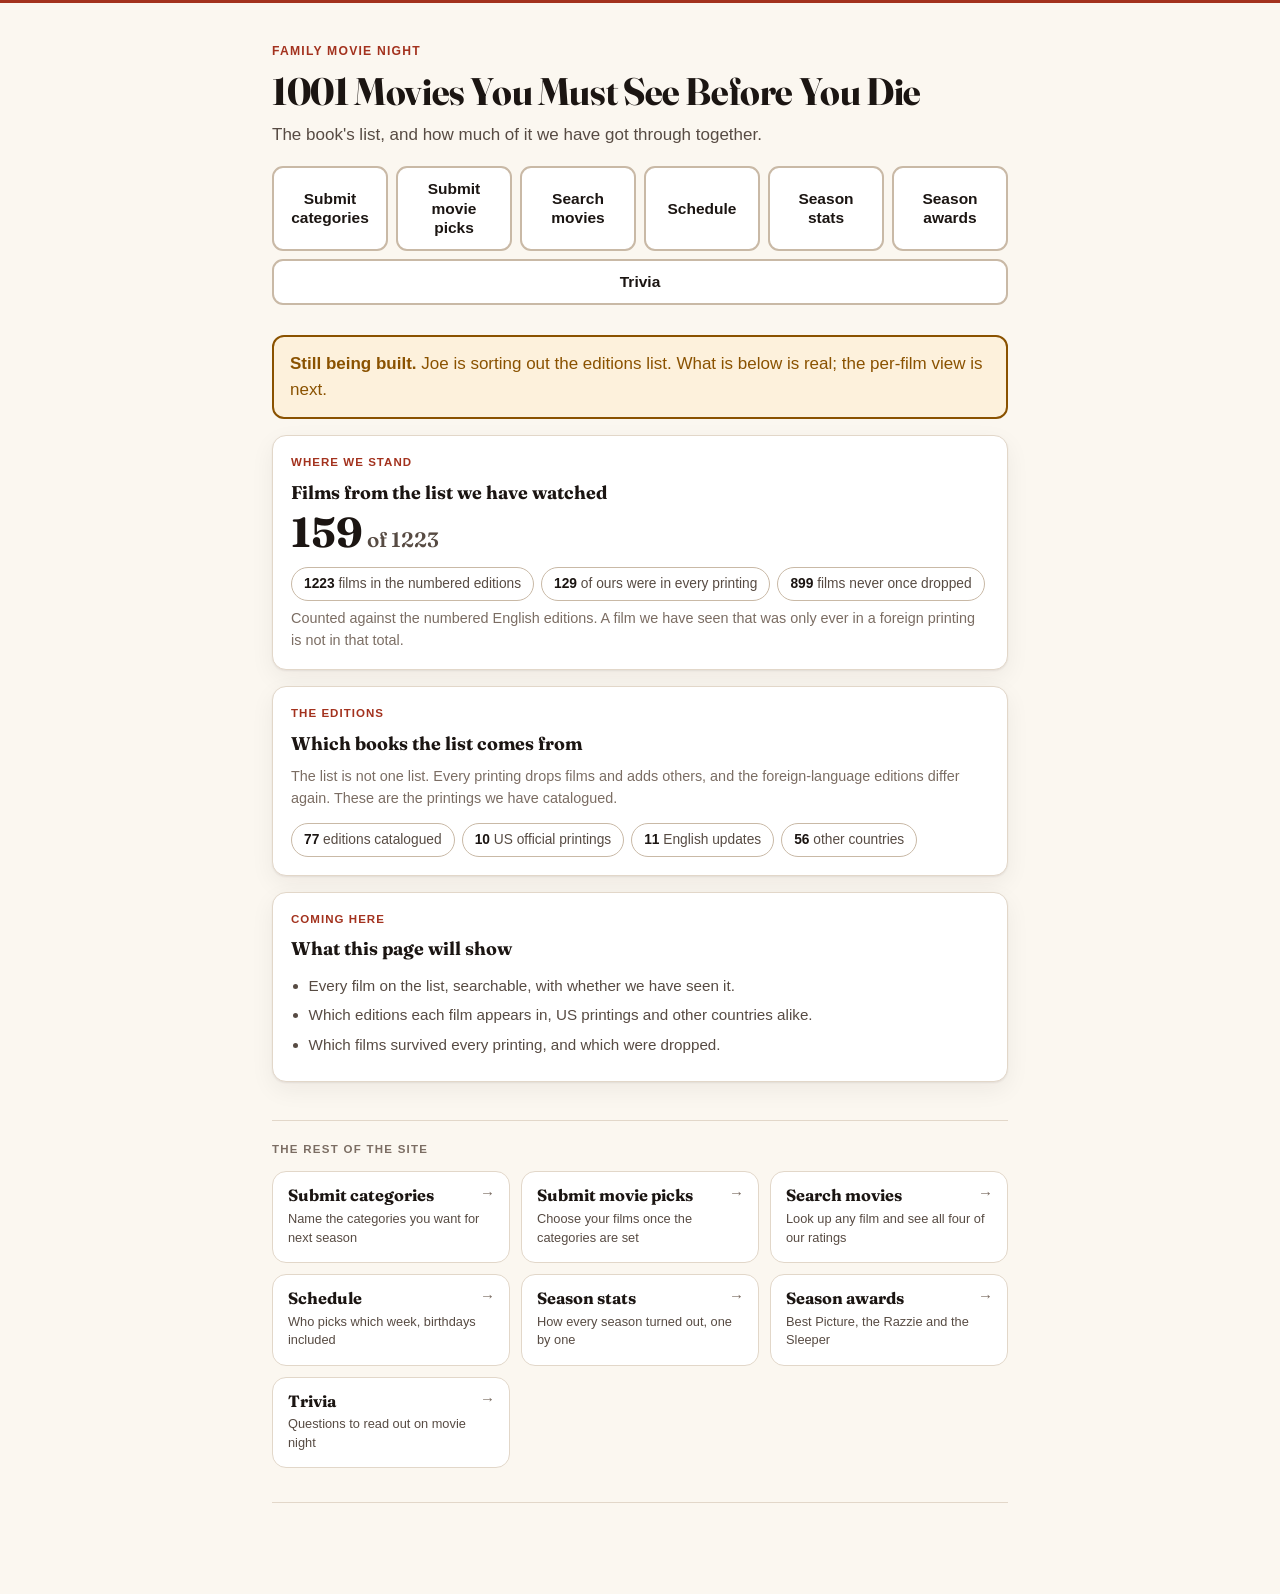
==== 1001.html @ 9059fd2f "Publish site: 1001.html, lib.js, movies.js, picks.html, schedule.html, search.html, season-awards.ht" ====
<!doctype html>
<html lang="en">
<head>
<meta charset="utf-8">
<meta name="viewport" content="width=device-width,initial-scale=1,viewport-fit=cover">
<title>1001 Movies</title>
<meta name="description" content="The 1001 Movies You Must See Before You Die list, how much of it the family has seen, and which editions each film appears in.">
<link rel="preconnect" href="https://fonts.googleapis.com">
<link rel="preconnect" href="https://fonts.gstatic.com" crossorigin>
<link rel="stylesheet" href="https://fonts.googleapis.com/css2?family=Fraunces:opsz,wght@9..144,600;9..144,700&display=swap">
<link rel="stylesheet" href="theme.css">
<style>
:root{
  color-scheme: light;
  --bg:#fbf7f0; --card:#ffffff; --ink:#1b1512; --ink-soft:#574b43; --ink-faint:#7b6d63;
  --line:#e2d7c9; --line-strong:#c9b9a6;
  --accent:#a3321e; --accent-ink:#ffffff; --accent-soft:#fdeee9;
  --ok:#1d6b45; --ok-soft:#e6f4ec;
  --warn:#8a5200; --warn-soft:#fdf1dc;
  --stop:#9d1c1c; --stop-soft:#fdeaea;
  --shadow:0 1px 2px rgba(27,21,18,.07), 0 8px 24px rgba(27,21,18,.06);
  --radius:14px;
}
@media (prefers-color-scheme: dark){
  :root:not([data-theme="light"]){
    color-scheme: dark;
    --bg:#15120f; --card:#211c18; --ink:#f7f1e8; --ink-soft:#ccbfb2; --ink-faint:#a2958a;
    --line:#352c25; --line-strong:#4d4036;
    --accent:#ff8f6b; --accent-ink:#2a0f06; --accent-soft:#38201a;
    --ok:#6ddc9f; --ok-soft:#14301f;
    --warn:#ffc266; --warn-soft:#33250c;
    --stop:#ff8f8f; --stop-soft:#3a1616;
    --shadow:0 1px 2px rgba(0,0,0,.5), 0 8px 24px rgba(0,0,0,.4);
  }
}
:root[data-theme="dark"]{
  color-scheme: dark;
  --bg:#15120f; --card:#211c18; --ink:#f7f1e8; --ink-soft:#ccbfb2; --ink-faint:#a2958a;
  --line:#352c25; --line-strong:#4d4036;
  --accent:#ff8f6b; --accent-ink:#2a0f06; --accent-soft:#38201a;
  --ok:#6ddc9f; --ok-soft:#14301f;
  --warn:#ffc266; --warn-soft:#33250c;
  --stop:#ff8f8f; --stop-soft:#3a1616;
  --shadow:0 1px 2px rgba(0,0,0,.5), 0 8px 24px rgba(0,0,0,.4);
}

*{box-sizing:border-box}
html{-webkit-text-size-adjust:100%}
body{
  margin:0; background:var(--bg); color:var(--ink);
  font:17px/1.55 -apple-system,BlinkMacSystemFont,"Segoe UI",Roboto,Helvetica,Arial,sans-serif;
  padding-block: 0 56px;
  padding-left:max(18px,env(safe-area-inset-left,0px));
  padding-right:max(18px,env(safe-area-inset-right,0px));
}
.wrap{max-width:46rem; margin:0 auto}
h1,h2{font-family:Fraunces,Georgia,"Times New Roman",serif; font-weight:700;
  text-wrap:balance; margin:0}
h1{font-size:clamp(1.8rem,6.5vw,2.4rem); line-height:1.1; letter-spacing:-.01em}
header{padding-block:30px 6px}
.kicker{font-size:.76rem; font-weight:700; letter-spacing:.1em; text-transform:uppercase;
  color:var(--accent); margin-bottom:9px}
.lede{color:var(--ink-soft); margin:10px 0 0}

.card{background:var(--card); border:1px solid var(--line); border-radius:var(--radius);
  box-shadow:var(--shadow); padding:18px; margin-top:16px}
.card h2{font-size:1.15rem; margin-bottom:4px}
.hint{color:var(--ink-faint); font-size:.9rem; margin:6px 0 0}
.step{font-size:.72rem; font-weight:700; letter-spacing:.09em; text-transform:uppercase;
  color:var(--accent); margin:0 0 7px}

.banner{border-radius:12px; padding:14px 16px; margin-top:16px; border:2px solid}
.banner.warn{background:var(--warn-soft); color:var(--warn); border-color:var(--warn)}
.banner.stop{background:var(--stop-soft); color:var(--stop); border-color:var(--stop)}

.big{font-family:Fraunces,Georgia,serif; font-weight:700;
  font-size:clamp(1.9rem,8vw,2.6rem); line-height:1; margin:0}
.big .of{font-size:.5em; color:var(--ink-soft); font-weight:600}
.counts{display:flex; flex-wrap:wrap; gap:7px; margin:14px 0 0}
.counts .pill{
  border:1px solid var(--line-strong); border-radius:999px; padding:5px 12px;
  font-size:.86rem; color:var(--ink-soft); white-space:nowrap;
}
.counts .pill b{color:var(--ink); font-weight:700; font-variant-numeric:tabular-nums}
.soon{margin:10px 0 0; padding-left:1.1rem; color:var(--ink-soft); font-size:.95rem}
.soon li{margin:6px 0}
</style>
</head>
<body>
<div class="wrap">

<header>
  <div class="kicker">Family Movie Night</div>
  <h1>1001 Movies You Must See Before You Die</h1>
  <p class="lede" id="lede">The book's list, and how much of it we have got through together.</p>
  <nav class="fm-nav" id="topnav"></nav>
</header>

<main>
  <!-- Joe asked for "something like under construction for now", 2026-11-16. This page does not
       pretend to do more than it does. It says what is here, and what is still being sorted. -->
  <div class="banner warn" id="wip">
    <strong>Still being built.</strong>
    Joe is sorting out the editions list. What is below is real; the per-film view is next.
  </div>

  <section class="card">
    <p class="step">Where we stand</p>
    <h2>Films from the list we have watched</h2>
    <p class="big" id="fig"></p>
    <div class="counts" id="pills"></div>
    <p class="hint" id="note"></p>
  </section>

  <section class="card">
    <p class="step">The editions</p>
    <h2>Which books the list comes from</h2>
    <p class="hint">The list is not one list. Every printing drops films and adds others, and the
      foreign-language editions differ again. These are the printings we have catalogued.</p>
    <div class="counts" id="eds"></div>
  </section>

  <section class="card">
    <p class="step">Coming here</p>
    <h2>What this page will show</h2>
    <ul class="soon">
      <li>Every film on the list, searchable, with whether we have seen it.</li>
      <li>Which editions each film appears in, US printings and other countries alike.</li>
      <li>Which films survived every printing, and which were dropped.</li>
    </ul>
  </section>
</main>

<div class="fm-hub" id="hub"></div>

<footer>
  <p id="foot"></p>
</footer>
</div>

<script src="config.js"></script>
<script src="themes.js"></script>
<script src="movies.js"></script>
<script src="thousand.js"></script>
<!-- 🛑 lib.js LAST, and it is not optional. index.html shipped without it on 2026-11-15 and the
     whole menu was dead on the landing page for a day. check_hub.py section 4c now loads each
     page's own scripts and RUNS its menu calls, so a page that forgets this fails the suite. -->
<script src="lib.js"></script>
<script>
(function () {
  var $ = function (id) { return document.getElementById(id); };
  var el = function (t, c, x) {
    var n = document.createElement(t);
    if (c) n.className = c;
    if (x !== undefined && x !== null) n.textContent = x;
    return n;
  };

  // The same data gate as every other page: with no film list and no 1001 list, every number
  // here would be invented, so the page says so instead of showing a zero.
  var ok = window.FM && FM.dataOk && FM.k1001Ok;
  if (!ok) {
    $("wip").textContent = "";
    $("wip").appendChild(el("strong", null, "Not loaded. "));
    $("wip").appendChild(document.createTextNode(
      "The film list did not load, so none of these numbers can be shown. Reloading usually "
      + "fixes it."));
    $("fig").textContent = "";
  } else {
    var p = FM.k1001Progress();
    $("fig").appendChild(document.createTextNode(String(p.on)));
    $("fig").appendChild(el("span", "of", "  of " + p.total));

    var pills = $("pills");
    [[p.total, "films in the numbered editions"],
     [p.never, "of ours were in every printing"],
     [p.neverTotal, "films never once dropped"]].forEach(function (row) {
      var s = el("span", "pill");
      s.appendChild(el("b", null, String(row[0])));
      s.appendChild(document.createTextNode(" " + row[1]));
      pills.appendChild(s);
    });

    $("note").textContent = "Counted against the numbered English editions. A film we have seen "
      + "that was only ever in a foreign printing is not in that total.";

    // Straight out of the shipped catalogue. Nothing here is typed in, so it cannot go stale
    // when the editions list upstream changes.
    var meta = (FM.K1001 && FM.K1001.meta) || {};
    var eds = meta.editions || [];
    var by = {};
    eds.forEach(function (e) { by[e.t] = (by[e.t] || 0) + 1; });
    var LABEL = { us_official: "US official printings",
                  en_update: "English updates",
                  foreign: "other countries" };
    var box = $("eds");
    var total = el("span", "pill");
    total.appendChild(el("b", null, String(eds.length)));
    total.appendChild(document.createTextNode(" editions catalogued"));
    box.appendChild(total);
    Object.keys(LABEL).forEach(function (k) {
      if (!by[k]) return;
      var s = el("span", "pill");
      s.appendChild(el("b", null, String(by[k])));
      s.appendChild(document.createTextNode(" " + LABEL[k]));
      box.appendChild(s);
    });
  }

  if (window.FM && FM.foot) FM.foot("foot");

  // Drawn whether or not the data loaded: if this page cannot answer, the rest of the site
  // still has to be reachable from it.
  FM.topnav("topnav", "1001.html");
  FM.hub("hub", "1001.html");
})();
</script>
</body>
</html>
---- theme.css ----
/* ============================================================================================
   THE FAMILY COLOUR PALETTE - THE ONE COPY.
   Loaded by index.html, search.html and picks.html. Each page keeps its own layout CSS; only
   the colours and the rating components live here.

   🛑 DO NOT PASTE THESE HEX VALUES INTO A PAGE. scripts/check_palette.py fails if any page
      hardcodes one, for the same reason site/lib.js holds the only copy of the title matcher:
      two copies drift, and a drifted palette means Kathy is one colour on the schedule and a
      different colour on the ratings list.

   WHY THESE COLOURS, decided with Joe on 2026-10-22
   -------------------------------------------------
   He first saw one shared purple for the group average and all four scores, and rejected it:
   *"not sure if i want the average and all of our scores the same exact color. it all blurs
   together kind of. maybe give us each our own color throughout, as well as the same color
   throughout for our group averages"*. He was right, and the reason is that the whole job of
   the four chips is to show that the four of them DIFFER.

   He then chose WAY C of three executions: the NAME is coloured, with no chip fill and no dot.
   🛑 Do not add a background tint to a person chip (that is Way A) or a coloured dot (Way B).
      He saw both and picked neither.

   🛑 THE THREE OUTSIDE SOURCES ARE DELIBERATELY NEUTRAL, NOT BRAND-COLOURED.
   An earlier draft gave IMDb gold, Rotten Tomatoes red and Letterboxd green. Together with the
   site's terracotta accent that is nine hues on one card, and scripts/check_palette.py proved
   it does not work. It found three collisions that would each have been a real misread:
     * Miriam's amber sat 22 degrees from the site accent, so her name read as a tappable link.
     * Miriam's amber was the SAME hue as IMDb's gold, sitting directly above it.
     * Kathy's teal sat 5 degrees from Letterboxd's green, likewise on the same card.
   Joe asked for a colour per person, so the people own the hues. The sources never needed one:
   they are always labelled IMDb, RT critics and Letterboxd in bold, which no person chip is.

   VERIFIED, not eyeballed. scripts/check_palette.py proves, before any of this ships:
     * every colour clears 4.5:1 as text on the card AND the page background, in BOTH themes
     * all six people-pairs sit at least 25 degrees apart in hue
     * the group purple is at least 25 degrees from all four people, so it is never a 5th person
     * nothing collides with the site's existing terracotta accent
   ============================================================================================ */

:root{
  --fm-joe:#14508a;      /* blue    */
  --fm-juli:#8d2473;     /* magenta - moved off red to clear the terracotta accent */
  --fm-kathy:#0f6350;    /* teal    */
  --fm-miriam:#6e5006;   /* gold    - pushed yellow to clear the accent as well */
  --fm-grp:#5b2fb8;      /* purple  - the GROUP AVERAGE, not a person */
  --fm-src:#574b43;      /* one neutral ink for IMDb, RT critics and Letterboxd */
}
@media (prefers-color-scheme: dark){
  :root:not([data-theme="light"]){
    --fm-joe:#8cc3f5;
    --fm-juli:#f09ad8;
    --fm-kathy:#58d7b5;
    --fm-miriam:#e8c468;
    --fm-grp:#c3abf7;
    --fm-src:#ccbfb2;
  }
}
:root[data-theme="dark"]{
  --fm-joe:#8cc3f5;
  --fm-juli:#f09ad8;
  --fm-kathy:#58d7b5;
  --fm-miriam:#e8c468;
  --fm-grp:#c3abf7;
  --fm-src:#ccbfb2;
}

/* ---- WAY C: the name carries the colour. No fill, no dot. ---------------------------------- */
.fm-p-Joe{color:var(--fm-joe)}
.fm-p-Juli{color:var(--fm-juli)}
.fm-p-Kathy{color:var(--fm-kathy)}
.fm-p-Miriam{color:var(--fm-miriam)}

/* ---- the group average -------------------------------------------------------------------- */
/* 🛑 NO "/5" ON THE BIG NUMBER. Joe, 2026-10-22: "dont keep the /5 in the large numbers for our
   average." The scale is carried by the label line and by the sources beside it. */
.fm-avg{display:flex; align-items:baseline; gap:9px; flex-wrap:wrap}
.fm-avg-num{
  font-size:30px; font-weight:800; line-height:1; letter-spacing:-.025em;
  color:var(--fm-grp); font-variant-numeric:tabular-nums;
}
.fm-avg-lbl{
  margin:0; font-size:11.5px; font-weight:700; letter-spacing:.08em; text-transform:uppercase;
  color:var(--fm-grp);
}
.fm-avg-note{margin:0; font-size:12px; color:var(--ink-soft)}

/* ---- the rating chips -------------------------------------------------------------------- */
.fm-chips{display:flex; flex-wrap:wrap; gap:6px; margin:9px 0 0}
.fm-chip{
  display:flex; gap:6px; align-items:baseline; white-space:nowrap;
  border:1px solid var(--line); border-radius:999px; padding:4px 11px;
  font-size:13px; background:var(--bg);
}
.fm-chip > b{font-size:15px; font-weight:700; font-variant-numeric:tabular-nums; color:var(--ink)}
.fm-chip > span{font-weight:700}
/* Someone who did not rate a film keeps their name but loses the colour, because the colour
   means "a rating from this person". Kathy on [REC] is the real case. */
.fm-chip.fm-norating > span{color:var(--ink-faint); font-weight:400}
.fm-chip.fm-norating > b{color:var(--ink-faint); font-weight:400; font-size:12px}

/* The outside sources: one neutral ink, their own name doing the identifying. */
.fm-chip.fm-source{border-color:var(--line-strong)}
.fm-chip.fm-source > span{
  color:var(--fm-src); font-size:11.5px; letter-spacing:.03em; text-transform:uppercase;
}
.fm-chip.fm-source > i{
  font-style:normal; font-size:11px; color:var(--ink-faint); font-variant-numeric:tabular-nums;
}
.fm-chip.fm-missing > b{color:var(--ink-faint); font-weight:400; font-size:12px}

/* ---- "how we rate": each person's average across everything ------------------------------- */
/* Way C again: the row carries the person's colour class, and the name AND the big number both
   inherit it. The muted supporting text sets its own colour so it stays readable either way. */
.fm-stat{
  display:flex; flex-wrap:wrap; align-items:baseline; gap:9px;
  padding:12px 0; border-top:1px solid var(--line);
}
.fm-stat:first-child{border-top:0; padding-top:4px}
.fm-stat-who{font-weight:700; font-size:15.5px; color:inherit; min-width:58px}
.fm-stat-avg{
  font-size:23px; font-weight:800; line-height:1; letter-spacing:-.02em;
  color:inherit; font-variant-numeric:tabular-nums;
}
.fm-stat-delta{font-size:12.5px; font-weight:700; color:var(--ink-soft);
  font-variant-numeric:tabular-nums}
.fm-stat-note{flex-basis:100%; font-size:12.5px; color:var(--ink-faint); margin:0}
.fm-stat-src{margin-top:20px; padding-top:16px; border-top:2px solid var(--line-strong)}
.fm-stat-head{
  margin:0 0 6px; font-size:11.5px; font-weight:700; letter-spacing:.08em;
  text-transform:uppercase; color:var(--ink-faint);
}

/* ---- list rows: the schedule and the picks list ------------------------------------------- */
/* This is where the colours actually earn their keep, because the name is not always on screen
   and you are scanning for whose week is next. */
.fm-row{
  display:grid; grid-template-columns:auto 1fr auto; gap:10px; align-items:center;
  background:var(--card); border:1px solid var(--line); border-left:5px solid var(--line);
  border-radius:9px; padding:9px 12px; font-size:14px;
}
.fm-row.fm-o-Joe{border-left-color:var(--fm-joe)}
.fm-row.fm-o-Juli{border-left-color:var(--fm-juli)}
.fm-row.fm-o-Kathy{border-left-color:var(--fm-kathy)}
.fm-row.fm-o-Miriam{border-left-color:var(--fm-miriam)}
.fm-row .fm-slot{
  font-size:12px; font-weight:700; color:var(--ink-faint);
  font-variant-numeric:tabular-nums; min-width:30px;
}
.fm-row .fm-ttl{min-width:0; overflow:hidden; text-overflow:ellipsis; white-space:nowrap}
.fm-row .fm-kind{
  font-size:11.5px; font-weight:700; letter-spacing:.04em; text-transform:uppercase;
  color:var(--ink-faint);
}

/* ---- the 1001 Movies label -------------------------------------------------------------------
   Added 2026-11-11, when the sibling project finished the IMDb review and the library-catalogue
   check on the editions.

   🛑 DELIBERATELY NEUTRAL, reusing --fm-src, the same ink as IMDb, RT and Letterboxd. The 1001
      list is an OUTSIDE SOURCE like those three, not a fifth person. Giving it its own hue would
      put a tenth colour on a card that check_palette.py already proved cannot take nine, and the
      three collisions it caught are recorded at the top of this file. Do not brand this gold.
   The label is always the words "On the 1001 Movies list", in bold, so it never needs a colour
   to be understood.
--------------------------------------------------------------------------------------------- */
.k1001{
  margin:7px 0 0; font-size:12.5px; line-height:1.4; color:var(--ink-soft);
  padding-left:9px; border-left:3px solid var(--line-strong);
}
.k1001 strong{color:var(--ink); font-weight:700}
/* In a reprint or a national edition only, so outside the default scope. Quieter, but still
   above the 4.5:1 floor, because "only in a foreign edition" is a real answer and not a nothing. */
.k1001.k-held{color:var(--ink-faint)}
.k1001.k-held strong{color:var(--ink-soft)}
/* A different film of the same name IS on the list. This is the Sunshine case: saying nothing
   would read as "not on the list" and claiming a match would be wrong, so it says both. */
.k1001.k-near{border-left-style:dotted}
.k1001.k-near strong{color:var(--ink-soft)}
/* The progress line under the browse filters. Reads as a fact, not a banner: Joe asked for the
   list "as we try to finish it", so the number is the point. Empty when the list did not load. */
.k1001-prog{font-weight:700; color:var(--ink-soft)}
.k1001-prog:empty{display:none}


/* ---------------------------------------------------------------- quiet disclosures
   Colours come from the existing tokens only. No hex values live here. */
.fm-quiet{margin:20px 0 0; border-top:1px solid var(--line); padding-top:10px}
.fm-quiet > summary{
  cursor:pointer; list-style:none; padding:7px 0; min-height:30px;
  font-size:13px; color:var(--ink-soft);
}
.fm-quiet > summary::-webkit-details-marker{display:none}
.fm-quiet > summary::before{content:"+"; font-weight:700; margin-right:7px}
.fm-quiet[open] > summary::before{content:"\2013"}
.fm-quiet > summary:hover,.fm-quiet > summary:focus-visible{color:var(--ink)}
.fm-scale{margin:6px 0 0; padding:0; list-style:none; font-size:13px}
.fm-scale li{display:flex; gap:10px; align-items:baseline; padding:4px 0;
             border-bottom:1px solid var(--line)}
.fm-scale li:last-child{border-bottom:0}
.fm-scale b{min-width:2.4em; text-align:right; color:var(--ink);
            font-variant-numeric:tabular-nums}
.fm-scale i{font-style:normal; font-weight:700; color:var(--ink); min-width:8.5em}
.fm-scale span{color:var(--ink-soft)}
.fm-not-together{margin:6px 0 0; padding:0 0 0 18px; font-size:14px; color:var(--ink);
         columns:2; column-gap:24px}
.fm-not-together li{margin:0 0 5px; break-inside:avoid}
@media (max-width:520px){ .fm-not-together{columns:1} }


/* ============================================================================================
   THE HUB: the site's own navigation, on every page.
   Markup is built by FM.hub() in lib.js, which holds the one copy of the destination list.

   Added 2026-11-15, the night before the family were sent the link, because index.html had a
   single link on it and the other six pages were undiscoverable from the page they land on.

   🛑 EVERY COLOUR IS AN EXISTING TOKEN. No hex values, so the hub follows the palette into dark
      mode automatically and check_palette.py stays true. Contrast is carried by --ink and
      --ink-soft, both already proven against --card and --bg in both themes.
   ============================================================================================ */
.fm-hub{margin:38px 0 0; padding-top:20px; border-top:1px solid var(--line)}

.fm-hub-head{
  margin:0 0 13px; font-size:11.5px; font-weight:700; letter-spacing:.11em;
  text-transform:uppercase; color:var(--ink-faint);
}

.fm-hub-grid{
  display:grid; gap:11px;
  grid-template-columns:repeat(auto-fit, minmax(212px, 1fr));
}

/* A whole card is the target, not just the words: a link you can hit with a thumb. */
.fm-hub-card{
  display:flex; flex-direction:column; gap:4px; min-width:0;
  padding:14px 15px 15px;
  background:var(--card); border:1px solid var(--line); border-radius:var(--radius);
  text-decoration:none; color:inherit; position:relative;
  transition:border-color .16s ease, transform .16s ease, box-shadow .16s ease;
}
.fm-hub-card:hover,
.fm-hub-card:focus-visible{
  border-color:var(--accent); transform:translateY(-2px); box-shadow:var(--shadow);
}
.fm-hub-card:focus-visible{outline:2px solid var(--accent); outline-offset:2px}

.fm-hub-t{
  font-family:Fraunces,Georgia,serif; font-weight:700; font-size:1.02rem; line-height:1.2;
  color:var(--ink); padding-right:18px;
}
.fm-hub-d{font-size:.8rem; line-height:1.45; color:var(--ink-soft)}

/* The arrow sits in the corner and leans out on hover. Decorative only: the card is already a
   link and the title already says where it goes, so a screen reader is told to skip it. */
.fm-hub-card::after{
  content:"\2192"; position:absolute; top:13px; right:14px;
  font-size:15px; line-height:1; color:var(--ink-faint);
  transition:transform .16s ease, color .16s ease;
}
.fm-hub-card:hover::after,
.fm-hub-card:focus-visible::after{transform:translateX(3px); color:var(--accent)}

@media (prefers-reduced-motion: reduce){
  .fm-hub-card, .fm-hub-card::after{transition:none}
  .fm-hub-card:hover, .fm-hub-card:focus-visible{transform:none}
  .fm-hub-card:hover::after, .fm-hub-card:focus-visible::after{transform:none}
}

@media (max-width:420px){
  .fm-hub-grid{grid-template-columns:1fr}
  .fm-hub-card{padding:13px 14px}
}


/* ============================================================================================
   THE POLISH LAYER, 2026-11-15.
   Shared refinements for all seven pages. Read the header of build_polish.py for why this is a
   layer rather than a rewrite, and why `.wrap` appears in several selectors.

   🛑 Every colour is a token. Every rule either adds a property no page sets, or outranks the
      page's own rule honestly on specificity. No !important anywhere.
   ============================================================================================ */

/* ---- 1. the accent hairline across the top of every page --------------------------------
   One deliberate mark, the same on every page. It costs 3 pixels and it is the first thing
   that says somebody designed this rather than assembled it. Fixed, so it survives scrolling,
   and it sits above the content without ever covering any of it. */
body::before{
  content:""; position:fixed; top:0; left:0; right:0; height:3px;
  background:var(--accent); z-index:100; pointer-events:none;
}

/* ---- 2. display type ----------------------------------------------------------------------
   Fraunces is a VARIABLE font and the pages load its optical-size axis (opsz 9..144) without
   ever using it. Optical sizing is what makes a display face look drawn for its size rather
   than scaled up to it: tighter spacing and higher stroke contrast on big text.
   🛑 This ADDS properties the pages do not set, so it needs no specificity trick. */
h1,h2,h3{font-optical-sizing:auto; font-kerning:normal; font-variant-ligatures:common-ligatures}
.wrap h1{font-variation-settings:"opsz" 112}
.wrap h2{font-variation-settings:"opsz" 48}

/* ---- 3. a comfortable measure for the opening paragraph -----------------------------------
   Running text is easiest to read at roughly 60 to 70 characters a line. The widest page is
   46rem, which pushes a lede well past that. Capping the lede alone fixes it without touching
   any layout that needs the full width. */
.wrap .lede{max-width:36rem; text-wrap:pretty}

/* ---- 4. breathing room at the top of a page -----------------------------------------------
   `.wrap header` (0,1,1) honestly outranks each page's `header` (0,0,1). Generous space above
   the title is most of what separates a designed page from a cramped one. */
.wrap header{padding-block:42px 14px}
@media (max-width:420px){ .wrap header{padding-block:30px 10px} }

/* ---- 5. links and focus -------------------------------------------------------------------
   An underline that clears the descenders reads as typeset rather than default. The focus ring
   is for keyboard users and it matches the accent, so it never looks like a browser artefact.
   Inputs and buttons keep the focus styles their own pages already define. */
a{text-underline-offset:.16em; text-decoration-thickness:.07em}
a:focus-visible,summary:focus-visible{outline:3px solid var(--accent); outline-offset:2px;
  border-radius:4px}

/* ---- 6. numbers that line up --------------------------------------------------------------
   Any table of ratings or counts reads wrong when the digits are proportional. */
table,.count,.pill,time{font-variant-numeric:tabular-nums}

/* ---- 7. selection, and motion -------------------------------------------------------------
   Selected text picks up the site's own accent instead of the browser's blue. */
::selection{background:var(--accent-soft); color:var(--ink)}
html{scroll-behavior:smooth}
@media (prefers-reduced-motion: reduce){ html{scroll-behavior:auto} }

/* ---- 8. the footer sits apart ------------------------------------------------------------
   `.wrap footer` (0,1,1) over each page's `footer` (0,0,1). Several pages give the footer no
   separation at all, so it reads as another paragraph of the page above it. */
.wrap footer{margin-top:34px; padding-top:18px; border-top:1px solid var(--line)}


/* ============================================================================================
   THE TOP NAVIGATION, 2026-11-15.
   The row of page links under every page's title. Drawn by FM.topnav() from the one HUB list in
   lib.js, exactly like the cards at the foot of the page.

   🛑 WHY IT LIVES HERE AND NOT IN SEVEN PAGES. Four pages used to hand-write both the markup and
      this styling. The styling had drifted into byte-identical copies on three of them and the
      MARKUP had drifted for real: none of the four listed the season stats page. One copy of the
      list, one copy of the look.

   🛑 No page defines .fm-nav, so nothing here fights the cascade and nothing needs !important.
   🛑 Every colour is a token, same rule as the rest of this file.
   ============================================================================================ */
.fm-nav{display:flex; flex-wrap:wrap; gap:8px; margin:18px 0 0}
.fm-nav a{
  flex:1 1 7rem; min-height:46px; padding:11px 14px; font-size:.97rem; font-weight:600;
  border-radius:11px; background:var(--card); color:var(--ink); text-decoration:none;
  border:2px solid var(--line-strong); display:grid; place-items:center; text-align:center;
  line-height:1.25;
}
.fm-nav a:hover{border-color:var(--accent)}
/* The focus ring is repeated from the polish layer because these are links inside a nav and a
   keyboard user tabbing through the menu is the single most likely way this page is navigated
   without a mouse. */
.fm-nav a:focus-visible{outline:3px solid var(--accent); outline-offset:2px}
/* On a phone two per row reads better than three squeezed ones. */
@media (max-width:420px){ .fm-nav a{flex:1 1 9rem} }
/* One entry needs the whole row: the 1001 book's real title is 39 characters, far past
   the 18 that fit in a shared cell. It spans instead of wrapping, and because it is
   the last entry in the list it sits on its own line under the others. */
.fm-nav a.wide{flex:1 1 100%; font-size:.93rem}
@media (max-width:420px){ .fm-nav a.wide{flex:1 1 100%} }

/* ============================================================================================
   FILM POSTERS - THE ONE COPY

   🛑 Before 2026-11-16 these four rules lived in search.html AND in picks.html, the same values
   typed out twice. No test compared them. That is the identical fault as the four hand-written
   menus found the day before, and the three copies of `nav.views a`: duplication with nothing
   watching it. Both page copies were deleted when this arrived.

   Six more pages gained posters at the same time, which is exactly why this had to become one
   component first. Eight private copies would have been certain to drift.

   Sizes: default 62px for a result row, `sm` 44px where a poster sits inside a dense list,
   `lg` 92px for a single film being celebrated. The aspect ratio is fixed at 2/3 so a row never
   changes height when artwork is missing, and `object-fit:cover` so an odd poster is cropped
   rather than stretched.
   ============================================================================================ */
.poster,.noposter{
  width:62px; aspect-ratio:2/3; border-radius:7px;
  background:var(--accent-soft); border:1px solid var(--line);
}
.poster{object-fit:cover; display:block}
/* The placeholder has to be the SAME box as the image, or a list with some artwork missing
   jumps about as it loads. */
.noposter{display:grid; place-items:center; color:var(--accent); font-size:1.3rem}
.poster.sm,.noposter.sm{width:44px; border-radius:6px}
.noposter.sm{font-size:1rem}
.poster.lg,.noposter.lg{width:92px; border-radius:9px}
.noposter.lg{font-size:1.8rem}
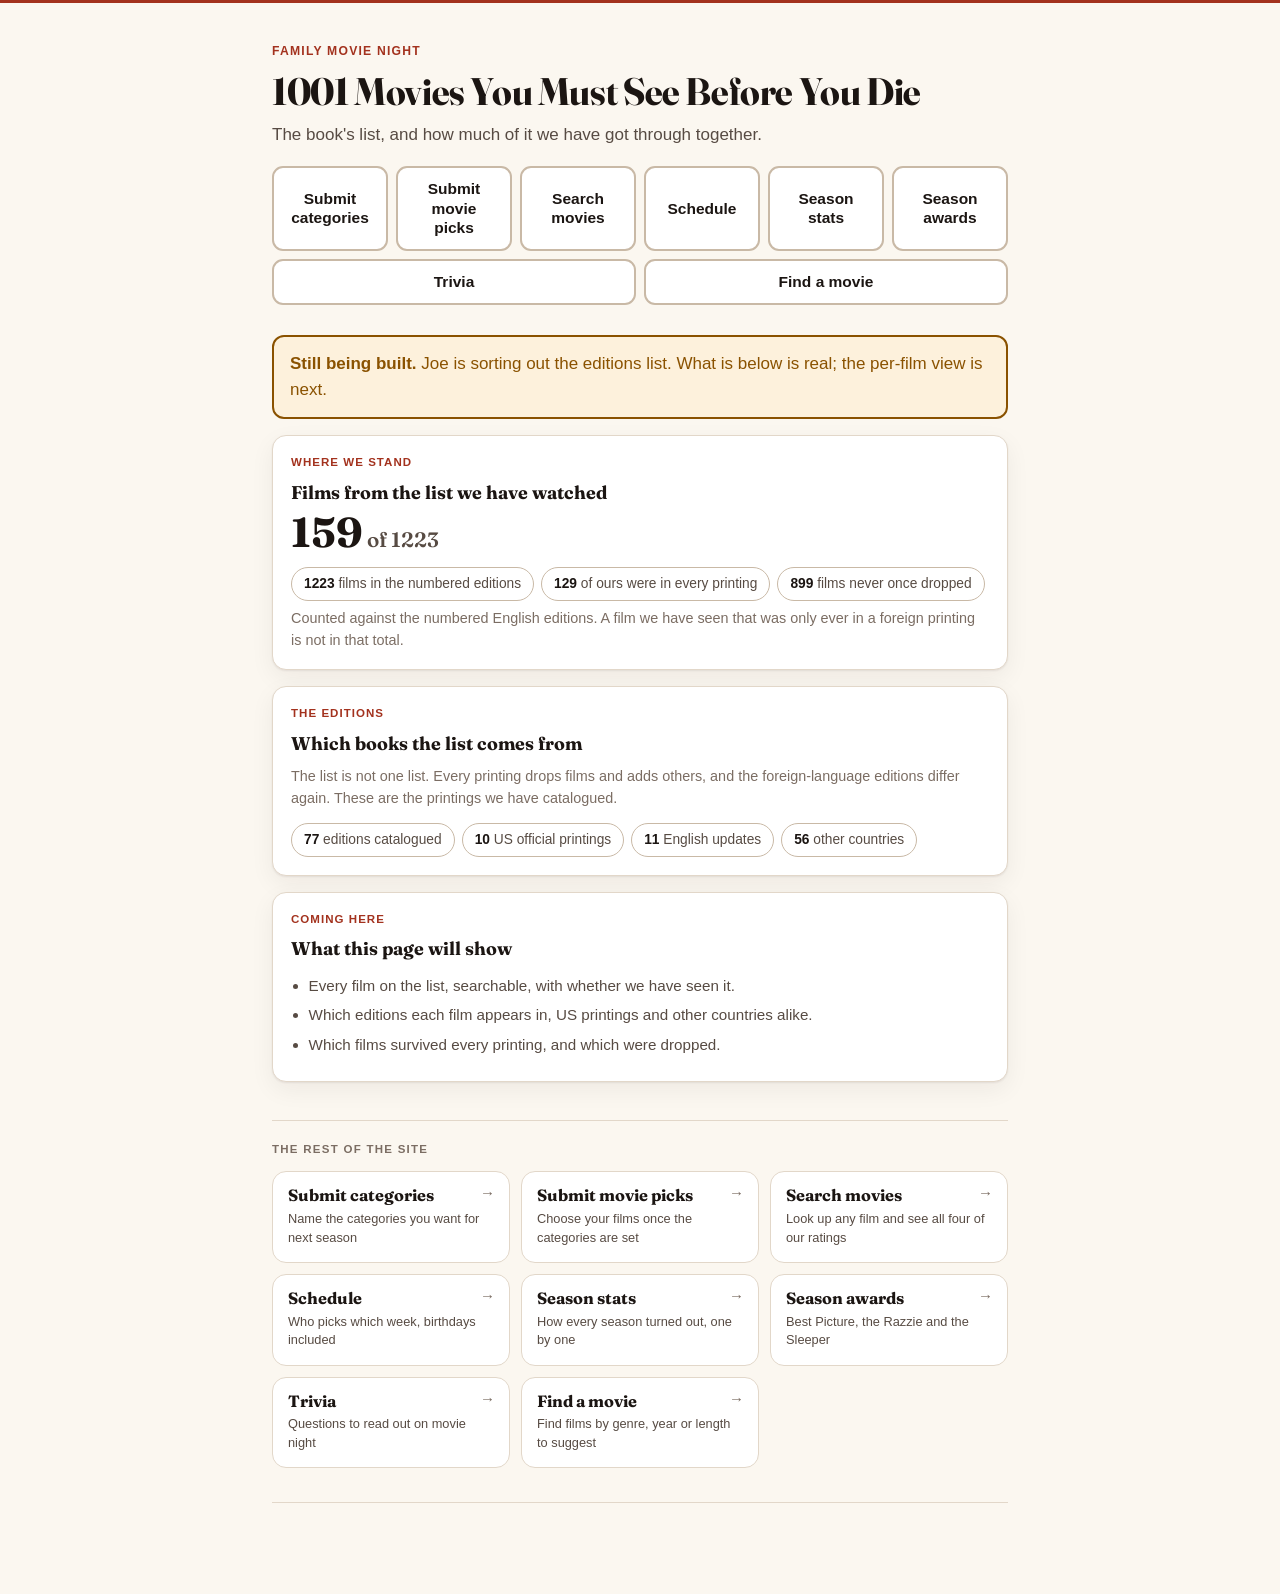
==== commit 5105f610: "Publish site: 1001.html, find.html, index.html, picks.html, schedule.html, search.html, season-award" ====
--- a/1001.html
+++ b/1001.html
@@ -10,62 +10,12 @@
 <link rel="stylesheet" href="https://fonts.googleapis.com/css2?family=Fraunces:opsz,wght@9..144,600;9..144,700&display=swap">
 <link rel="stylesheet" href="theme.css">
 <style>
-:root{
-  color-scheme: light;
-  --bg:#fbf7f0; --card:#ffffff; --ink:#1b1512; --ink-soft:#574b43; --ink-faint:#7b6d63;
-  --line:#e2d7c9; --line-strong:#c9b9a6;
-  --accent:#a3321e; --accent-ink:#ffffff; --accent-soft:#fdeee9;
-  --ok:#1d6b45; --ok-soft:#e6f4ec;
-  --warn:#8a5200; --warn-soft:#fdf1dc;
-  --stop:#9d1c1c; --stop-soft:#fdeaea;
-  --shadow:0 1px 2px rgba(27,21,18,.07), 0 8px 24px rgba(27,21,18,.06);
-  --radius:14px;
-}
-@media (prefers-color-scheme: dark){
-  :root:not([data-theme="light"]){
-    color-scheme: dark;
-    --bg:#15120f; --card:#211c18; --ink:#f7f1e8; --ink-soft:#ccbfb2; --ink-faint:#a2958a;
-    --line:#352c25; --line-strong:#4d4036;
-    --accent:#ff8f6b; --accent-ink:#2a0f06; --accent-soft:#38201a;
-    --ok:#6ddc9f; --ok-soft:#14301f;
-    --warn:#ffc266; --warn-soft:#33250c;
-    --stop:#ff8f8f; --stop-soft:#3a1616;
-    --shadow:0 1px 2px rgba(0,0,0,.5), 0 8px 24px rgba(0,0,0,.4);
-  }
-}
-:root[data-theme="dark"]{
-  color-scheme: dark;
-  --bg:#15120f; --card:#211c18; --ink:#f7f1e8; --ink-soft:#ccbfb2; --ink-faint:#a2958a;
-  --line:#352c25; --line-strong:#4d4036;
-  --accent:#ff8f6b; --accent-ink:#2a0f06; --accent-soft:#38201a;
-  --ok:#6ddc9f; --ok-soft:#14301f;
-  --warn:#ffc266; --warn-soft:#33250c;
-  --stop:#ff8f8f; --stop-soft:#3a1616;
-  --shadow:0 1px 2px rgba(0,0,0,.5), 0 8px 24px rgba(0,0,0,.4);
-}
 
-*{box-sizing:border-box}
-html{-webkit-text-size-adjust:100%}
-body{
-  margin:0; background:var(--bg); color:var(--ink);
-  font:17px/1.55 -apple-system,BlinkMacSystemFont,"Segoe UI",Roboto,Helvetica,Arial,sans-serif;
-  padding-block: 0 56px;
-  padding-left:max(18px,env(safe-area-inset-left,0px));
-  padding-right:max(18px,env(safe-area-inset-right,0px));
-}
 .wrap{max-width:46rem; margin:0 auto}
 h1,h2{font-family:Fraunces,Georgia,"Times New Roman",serif; font-weight:700;
   text-wrap:balance; margin:0}
-h1{font-size:clamp(1.8rem,6.5vw,2.4rem); line-height:1.1; letter-spacing:-.01em}
-header{padding-block:30px 6px}
-.kicker{font-size:.76rem; font-weight:700; letter-spacing:.1em; text-transform:uppercase;
-  color:var(--accent); margin-bottom:9px}
-.lede{color:var(--ink-soft); margin:10px 0 0}
 
-.card{background:var(--card); border:1px solid var(--line); border-radius:var(--radius);
-  box-shadow:var(--shadow); padding:18px; margin-top:16px}
 .card h2{font-size:1.15rem; margin-bottom:4px}
-.hint{color:var(--ink-faint); font-size:.9rem; margin:6px 0 0}
 .step{font-size:.72rem; font-weight:700; letter-spacing:.09em; text-transform:uppercase;
   color:var(--accent); margin:0 0 7px}
 
--- a/theme.css
+++ b/theme.css
@@ -1,3 +1,81 @@
+/* ============================================================================================
+   THE BASE LAYER - THE ONE COPY, consolidated 2026-11-17 (CONFIRMED.md item 156).
+
+   Until this date every page carried its own copy of the site palette and the base layout.
+   Comparing them found all 18 tokens byte-identical on all nine pages, with the base rules
+   split eight-to-one: index.html is deliberately larger as the landing page.
+
+   🛑 THIS FILE IS LINKED BEFORE EACH PAGE'S OWN <style>, so at equal specificity the PAGE
+      WINS. Every selector here is a bare element or a single class, so a page that wants
+      something different simply declares it. There is no !important anywhere and there must
+      never be.
+
+   WHAT IS DELIBERATELY NOT HERE, because the pages genuinely differ and merging them would
+   change how a page looks rather than removing a duplicate:
+     * `.wrap` max-width, which is 38rem on index, 40rem on picks, 44rem on the search-like
+       pages and 46rem on the table-like ones. A form wants a narrower measure than a table.
+     * `footer`, which has four different versions.
+     * The grouped `h1,h2,h3` font-family, which only four pages carry. Putting it here would
+       give h2 and h3 a serif face on five pages that do not have one today.
+   ============================================================================================ */
+
+:root{
+  color-scheme: light;
+  --bg:#fbf7f0; --card:#ffffff; --ink:#1b1512; --ink-soft:#574b43; --ink-faint:#7b6d63;
+  --line:#e2d7c9; --line-strong:#c9b9a6;
+  --accent:#a3321e; --accent-ink:#ffffff; --accent-soft:#fdeee9;
+  --ok:#1d6b45; --ok-soft:#e6f4ec;
+  --warn:#8a5200; --warn-soft:#fdf1dc;
+  --stop:#9d1c1c; --stop-soft:#fdeaea;
+  --shadow:0 1px 2px rgba(27,21,18,.07), 0 8px 24px rgba(27,21,18,.06);
+  --radius:14px;
+}
+@media (prefers-color-scheme: dark){
+  :root:not([data-theme="light"]){
+    color-scheme: dark;
+    --bg:#15120f; --card:#211c18; --ink:#f7f1e8; --ink-soft:#ccbfb2; --ink-faint:#a2958a;
+    --line:#352c25; --line-strong:#4d4036;
+    --accent:#ff8f6b; --accent-ink:#2a0f06; --accent-soft:#38201a;
+    --ok:#6ddc9f; --ok-soft:#14301f;
+    --warn:#ffc266; --warn-soft:#33250c;
+    --stop:#ff8f8f; --stop-soft:#3a1616;
+    --shadow:0 1px 2px rgba(0,0,0,.5), 0 8px 24px rgba(0,0,0,.4);
+  }
+}
+:root[data-theme="dark"]{
+  color-scheme: dark;
+  --bg:#15120f; --card:#211c18; --ink:#f7f1e8; --ink-soft:#ccbfb2; --ink-faint:#a2958a;
+  --line:#352c25; --line-strong:#4d4036;
+  --accent:#ff8f6b; --accent-ink:#2a0f06; --accent-soft:#38201a;
+  --ok:#6ddc9f; --ok-soft:#14301f;
+  --warn:#ffc266; --warn-soft:#33250c;
+  --stop:#ff8f8f; --stop-soft:#3a1616;
+  --shadow:0 1px 2px rgba(0,0,0,.5), 0 8px 24px rgba(0,0,0,.4);
+}
+
+*{box-sizing:border-box}
+html{-webkit-text-size-adjust:100%}
+
+body{
+  margin:0; background:var(--bg); color:var(--ink);
+  font:17px/1.55 -apple-system,BlinkMacSystemFont,"Segoe UI",Roboto,Helvetica,Arial,sans-serif;
+  padding-block: 0 56px;
+  padding-left:max(18px,env(safe-area-inset-left,0px));
+  padding-right:max(18px,env(safe-area-inset-right,0px));
+}
+
+/* The eight-page consensus. index.html overrides every one of these in its own <style>, and
+   picks.html overrides h1, because neither change was made blind. */
+h1{font-size:clamp(1.8rem,6.5vw,2.4rem); line-height:1.1; letter-spacing:-.01em}
+header{padding-block:30px 6px}
+.kicker{font-size:.76rem; font-weight:700; letter-spacing:.1em; text-transform:uppercase;
+  color:var(--accent); margin-bottom:9px}
+.lede{color:var(--ink-soft); margin:10px 0 0}
+.card{background:var(--card); border:1px solid var(--line); border-radius:var(--radius);
+  box-shadow:var(--shadow); padding:18px; margin-top:16px}
+.hint{color:var(--ink-faint); font-size:.9rem; margin:6px 0 0}
+
+
 /* ============================================================================================
    THE FAMILY COLOUR PALETTE - THE ONE COPY.
    Loaded by index.html, search.html and picks.html. Each page keeps its own layout CSS; only
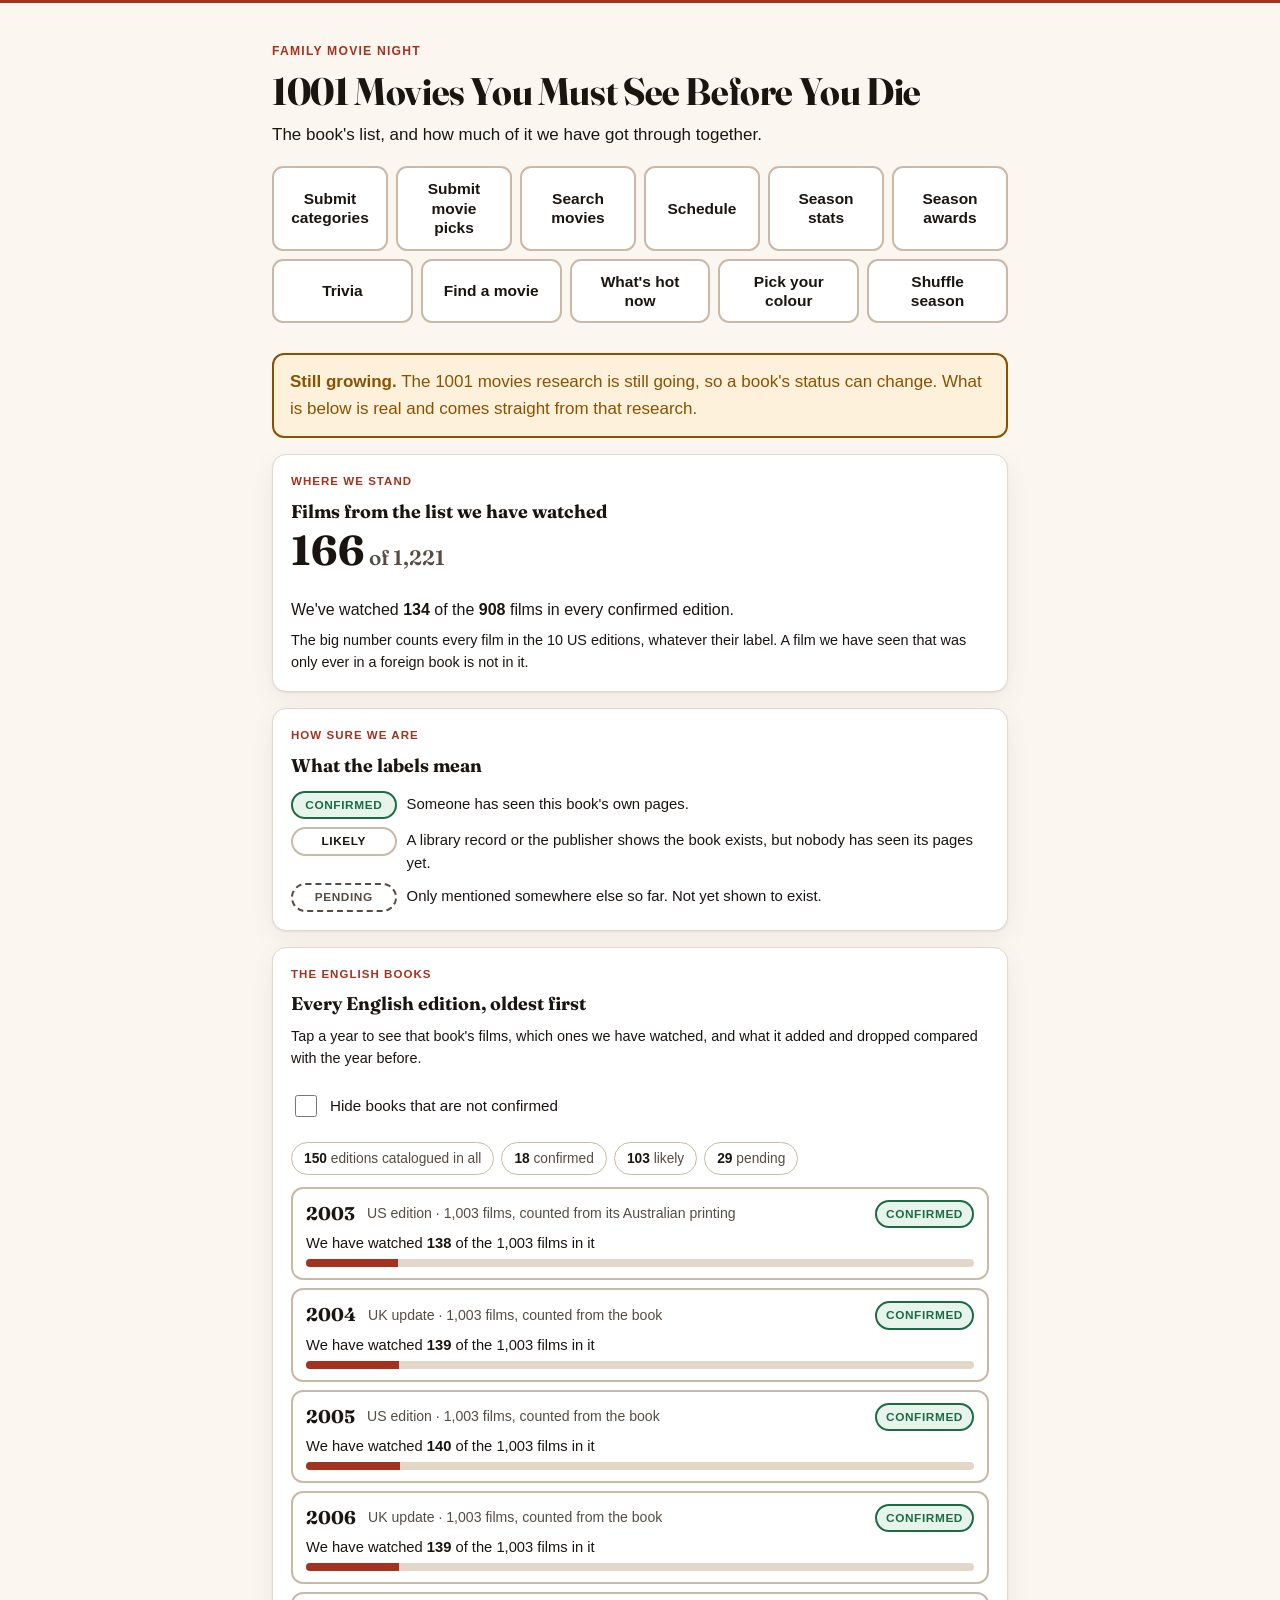
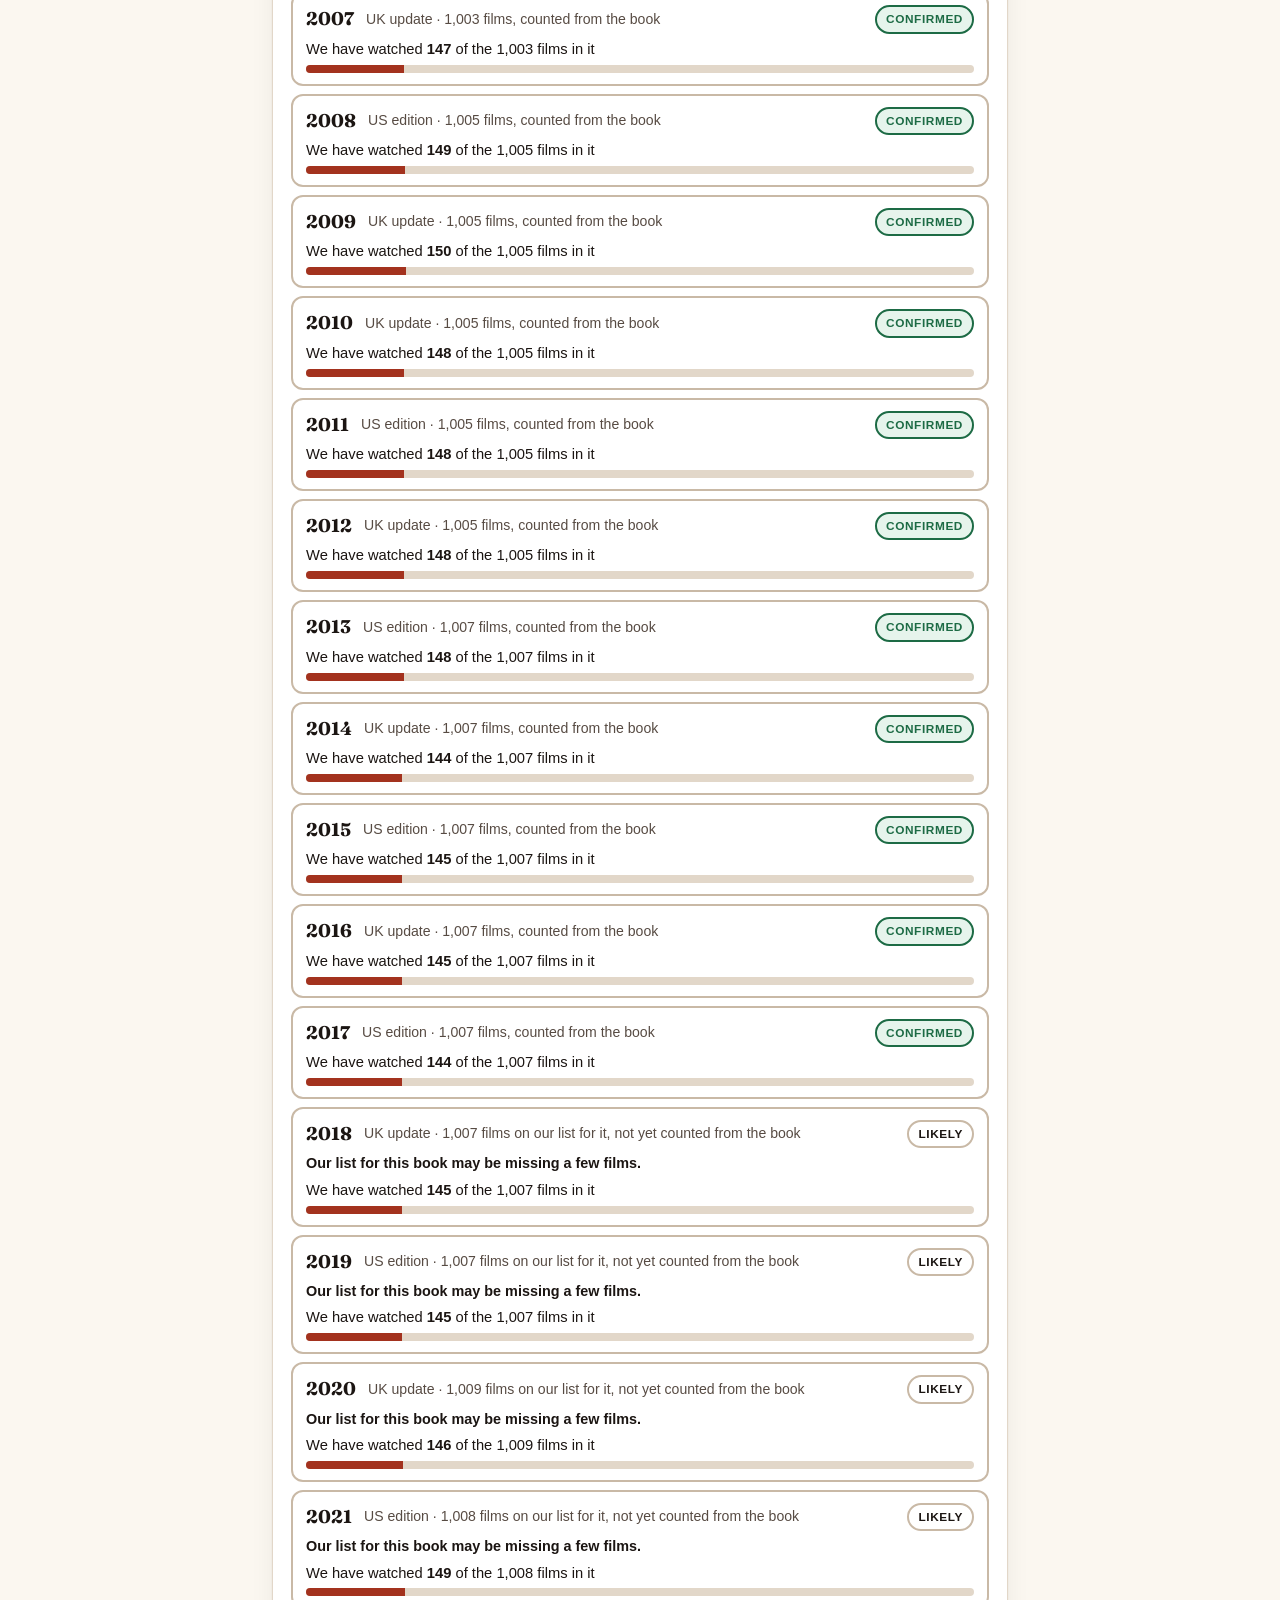
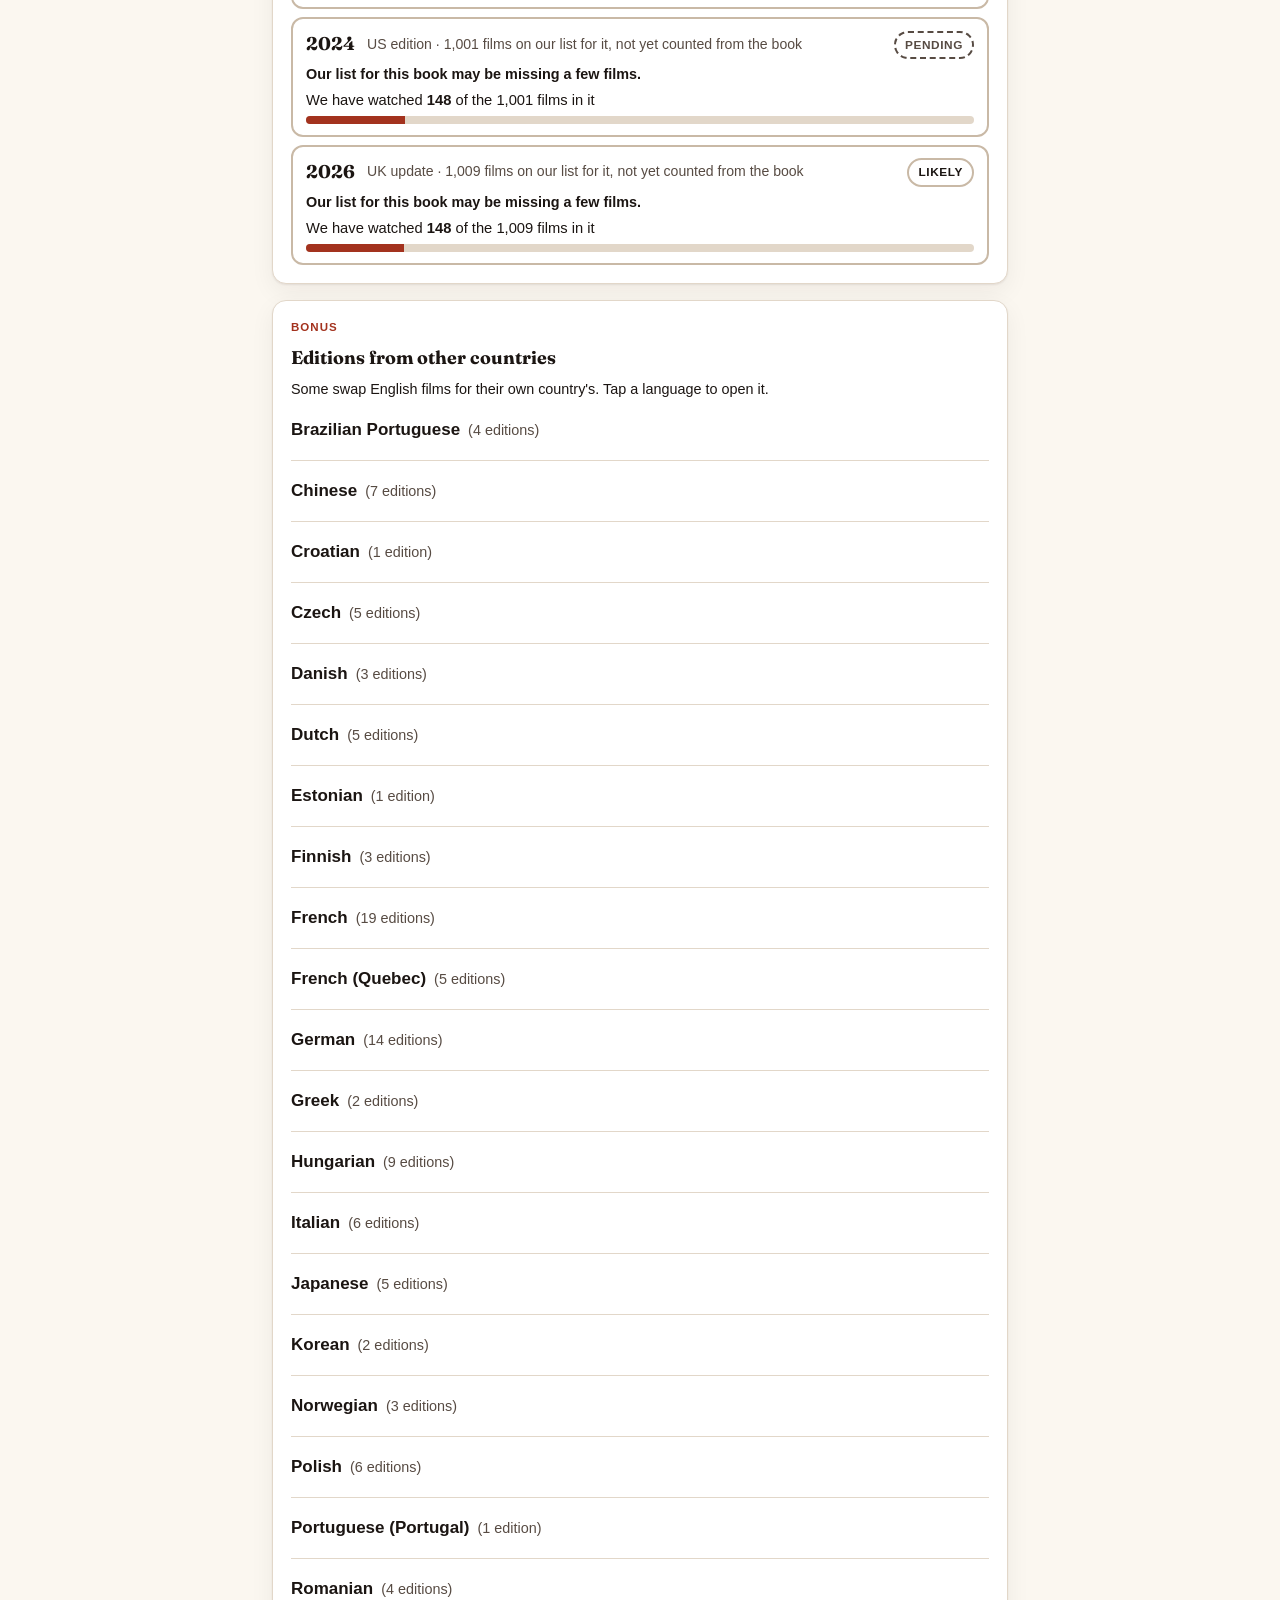
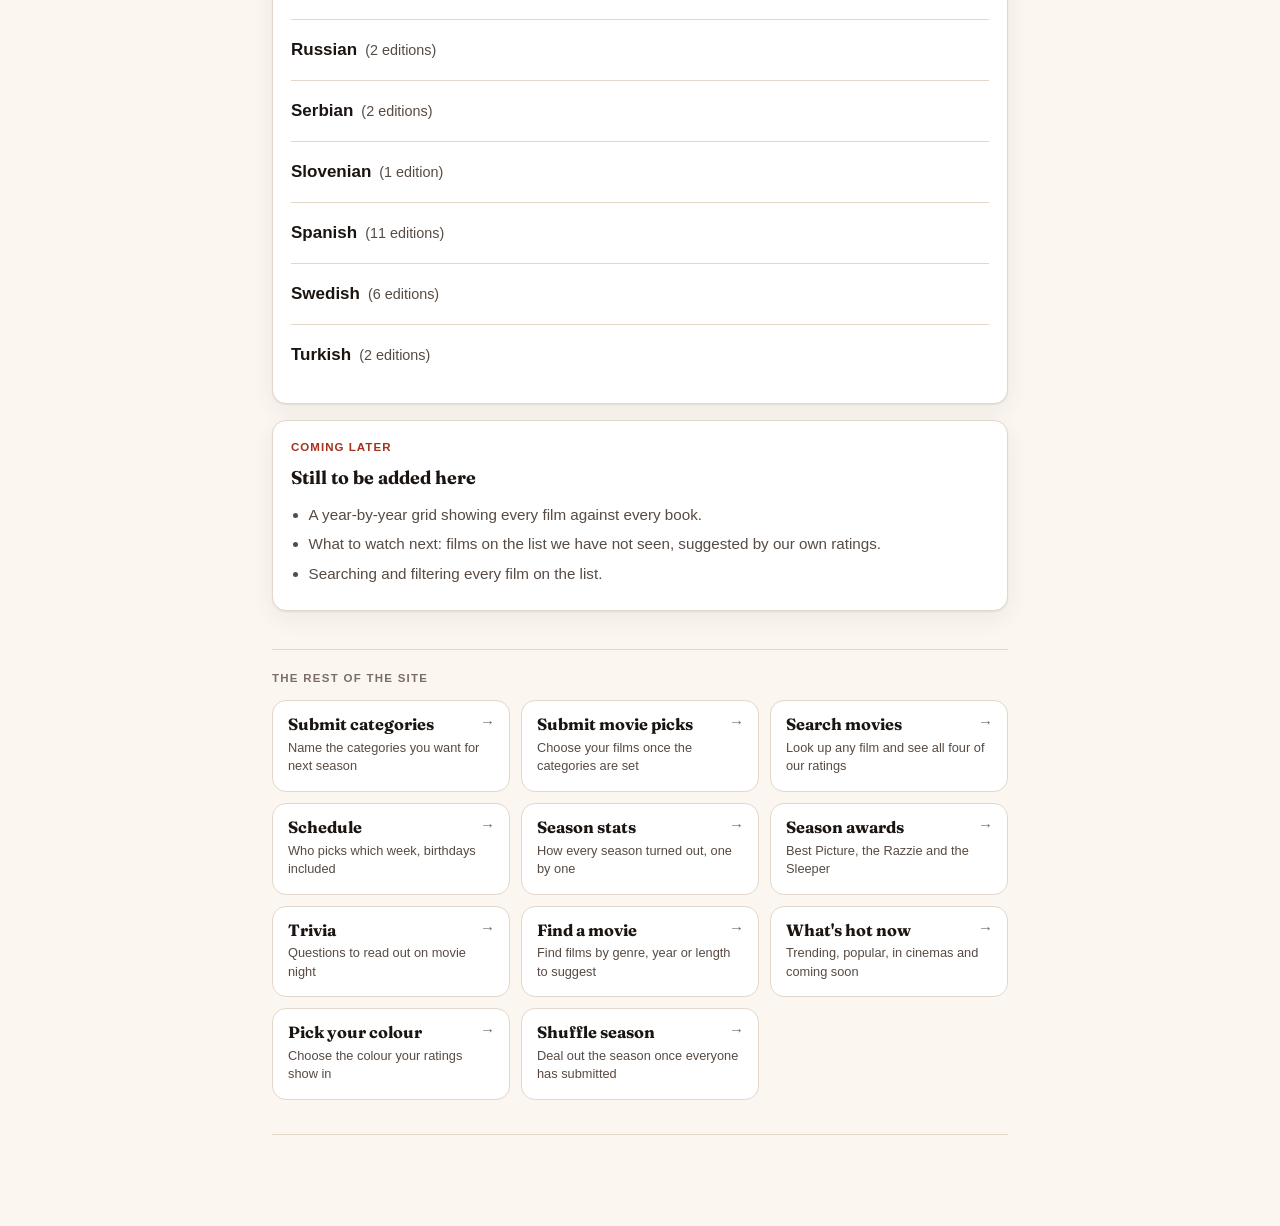
==== commit a4c0f65f: "Publish site: 1001.html, lib.js, thousand.js Generated from the Family Movies project's site/ direct" ====
--- a/1001.html
+++ b/1001.html
@@ -12,7 +12,7 @@
 <style>
 
 .wrap{max-width:46rem; margin:0 auto}
-h1,h2{font-family:Fraunces,Georgia,"Times New Roman",serif; font-weight:700;
+h1,h2,h3{font-family:Fraunces,Georgia,"Times New Roman",serif; font-weight:700;
   text-wrap:balance; margin:0}
 
 .card h2{font-size:1.15rem; margin-bottom:4px}
@@ -34,6 +34,87 @@
 .counts .pill b{color:var(--ink); font-weight:700; font-variant-numeric:tabular-nums}
 .soon{margin:10px 0 0; padding-left:1.1rem; color:var(--ink-soft); font-size:.95rem}
 .soon li{margin:6px 0}
+
+/* Status is ALWAYS a word plus a border style, never colour alone (agreed 11/23):
+   Confirmed solid, Likely outlined, Pending dashed. */
+.st{display:inline-block; font-size:.74rem; font-weight:700; letter-spacing:.05em;
+  text-transform:uppercase; border-radius:999px; padding:3px 9px; white-space:nowrap;
+  border:2px solid var(--ink); color:var(--ink); background:var(--card)}
+.st.confirmed{background:var(--ok-soft); color:var(--ok); border-color:var(--ok)}
+.st.likely{border-style:solid; border-color:var(--line-strong); color:var(--ink)}
+.st.pending{border-style:dashed; border-color:var(--ink-soft); color:var(--ink-soft)}
+
+.key{margin:10px 0 0; padding:0; list-style:none; display:grid; gap:8px}
+.key li{display:flex; gap:10px; align-items:baseline; font-size:.93rem; color:var(--ink)}
+.key .st{flex:0 0 auto; min-width:6.6rem; text-align:center}
+
+.switch{display:flex; align-items:center; gap:10px; margin-top:14px; font-size:.95rem;
+  color:var(--ink); cursor:pointer; min-height:44px}
+.switch input{width:22px; height:22px; accent-color:var(--accent)}
+
+/* One row per English book. A row is a button, so it looks and acts tappable. */
+ul.books{list-style:none; margin:12px 0 0; padding:0; display:grid; gap:8px}
+ul.books button{
+  width:100%; text-align:left; font:inherit; color:var(--ink); cursor:pointer;
+  background:var(--card); border:2px solid var(--line-strong); border-radius:12px;
+  padding:11px 13px; display:grid; grid-template-columns:auto 1fr auto; gap:4px 12px;
+  align-items:center;
+}
+ul.books button:hover{border-color:var(--accent)}
+ul.books button:focus-visible{outline:3px solid var(--accent); outline-offset:2px}
+ul.books button[aria-expanded="true"]{border-color:var(--accent)}
+.byr{font-family:Fraunces,Georgia,serif; font-weight:700; font-size:1.15rem;
+  font-variant-numeric:tabular-nums}
+.bwhat{font-size:.88rem; color:var(--ink-soft)}
+.bseen{grid-column:1 / -1; font-size:.92rem; color:var(--ink)}
+.bseen b{font-variant-numeric:tabular-nums}
+.bar{grid-column:1 / -1; height:8px; border-radius:999px; background:var(--line);
+  overflow:hidden}
+.bar > span{display:block; height:100%; background:var(--accent)}
+
+.detail{margin:4px 0 6px; padding:14px; border-radius:12px; background:var(--bg);
+  border:2px solid var(--accent)}
+.detail p{margin:6px 0 0; font-size:.94rem; color:var(--ink)}
+.detail .hint{color:var(--ink-soft)}
+.tabs{display:flex; flex-wrap:wrap; gap:8px; margin-top:12px}
+.tabs button{flex:1 1 8rem; min-height:44px; font:inherit; font-size:.92rem; font-weight:600;
+  cursor:pointer; border-radius:10px; padding:9px 11px; background:var(--card);
+  color:var(--ink); border:2px solid var(--line-strong)}
+.tabs button[aria-pressed="true"]{background:var(--accent); color:var(--accent-ink);
+  border-color:var(--accent)}
+ul.films{list-style:none; margin:12px 0 0; padding:0; max-height:28rem; overflow:auto;
+  border-top:1px solid var(--line)}
+ul.films li{padding:8px 2px; border-bottom:1px solid var(--line); font-size:.94rem;
+  color:var(--ink)}
+ul.films .fy{color:var(--ink-soft)}
+ul.films .ok{font-weight:700; color:var(--ok)}
+
+/* Bonus: foreign editions, one collapsed group per language. */
+details.lang{border-top:1px solid var(--line); padding:10px 0}
+details.lang:first-of-type{border-top:0}
+details.lang > summary{cursor:pointer; font-weight:700; color:var(--ink); min-height:40px;
+  display:flex; align-items:center; gap:8px}
+details.lang > summary .cnt{font-weight:400; color:var(--ink-soft); font-size:.9rem}
+.fcards{display:grid; gap:8px; margin-top:8px}
+.fcard{border:2px solid var(--line-strong); border-radius:12px; padding:10px 12px;
+  background:var(--card)}
+.fcard .top{display:flex; gap:10px; align-items:center; flex-wrap:wrap}
+.fcard .top b{font-family:Fraunces,Georgia,serif; font-size:1.02rem}
+.fcard p{margin:5px 0 0; font-size:.9rem; color:var(--ink)}
+.fcard .hint{color:var(--ink-soft)}
+.sr{position:absolute; width:1px; height:1px; overflow:hidden; clip:rect(0 0 0 0)}
+/* Joe's phone check 11/23, twice: the gray hints were the faintest text on the page in BOTH
+   modes. First moved ink-faint to ink-soft; still the weakest, so now the full text colour
+   (--ink), the darkest the palette has in light mode and the brightest in dark. They stay
+   set apart by their smaller size. No new colour exists and contrast only goes up. */
+.hint, .detail .hint, .fcard .hint, .lede{color:var(--ink)}
+.every{margin:12px 0 0; font-size:1rem; color:var(--ink)}
+.every b{font-variant-numeric:tabular-nums}
+.prints{margin:6px 0 0; padding:0; list-style:none; font-size:.92rem; color:var(--ink)}
+.prints li{margin:3px 0}
+/* Full text colour plus bold, so it is readable in both modes without relying on a hue. */
+.caution{margin:6px 0 0; font-size:.92rem; color:var(--ink); font-weight:700}
+.bcaution{grid-column:1 / -1; font-size:.9rem; color:var(--ink); font-weight:700}
 </style>
 </head>
 <body>
@@ -47,11 +128,12 @@
 </header>
 
 <main>
-  <!-- Joe asked for "something like under construction for now", 2026-11-16. This page does not
-       pretend to do more than it does. It says what is here, and what is still being sorted. -->
+  <!-- Built to the layout agreed 2026-11-23 between the Family Movies chat and the 1001 movies
+       chat (CONFIRMED.md item 168). Every edition is SHOWN, clearly labelled. -->
   <div class="banner warn" id="wip">
-    <strong>Still being built.</strong>
-    Joe is sorting out the editions list. What is below is real; the per-film view is next.
+    <strong>Still growing.</strong>
+    The 1001 movies research is still going, so a book's status can change. What is below is
+    real and comes straight from that research.
   </div>
 
   <section class="card">
@@ -63,20 +145,35 @@
   </section>
 
   <section class="card">
-    <p class="step">The editions</p>
-    <h2>Which books the list comes from</h2>
-    <p class="hint">The list is not one list. Every printing drops films and adds others, and the
-      foreign-language editions differ again. These are the printings we have catalogued.</p>
+    <p class="step">How sure we are</p>
+    <h2>What the labels mean</h2>
+    <ul class="key" id="key"></ul>
+  </section>
+
+  <section class="card">
+    <p class="step">The English books</p>
+    <h2>Every English edition, oldest first</h2>
+    <p class="hint">Tap a year to see that book's films, which ones we have watched, and what it
+      added and dropped compared with the year before.</p>
+    <label class="switch"><input type="checkbox" id="hideun"> Hide books that are not confirmed</label>
     <div class="counts" id="eds"></div>
+    <ul class="books" id="books"></ul>
   </section>
 
   <section class="card">
-    <p class="step">Coming here</p>
-    <h2>What this page will show</h2>
+    <p class="step">Bonus</p>
+    <h2>Editions from other countries</h2>
+    <p class="hint">Some swap English films for their own country's. Tap a language to open it.</p>
+    <div id="foreign"></div>
+  </section>
+
+  <section class="card">
+    <p class="step">Coming later</p>
+    <h2>Still to be added here</h2>
     <ul class="soon">
-      <li>Every film on the list, searchable, with whether we have seen it.</li>
-      <li>Which editions each film appears in, US printings and other countries alike.</li>
-      <li>Which films survived every printing, and which were dropped.</li>
+      <li>A year-by-year grid showing every film against every book.</li>
+      <li>What to watch next: films on the list we have not seen, suggested by our own ratings.</li>
+      <li>Searching and filtering every film on the list.</li>
     </ul>
   </section>
 </main>
@@ -105,11 +202,56 @@
     if (x !== undefined && x !== null) n.textContent = x;
     return n;
   };
+  var num = function (n) { return Number(n).toLocaleString(); };
+
+  function badge(s) {
+    return el("span", "st " + (s || "pending"), (FM.STATUS_WORD && FM.STATUS_WORD[s]) || "Unknown");
+  }
+
+  /** The printings as plain lines for the family: "Australia: ABC Books (seen)". No ISBNs, no
+   *  dates, no pipes (Joe's phone check 11/23). Read from the 1001 chat's own wording. */
+  function printings(pr) {
+    return String(pr || "").split("|").map(function (s) { return s.trim(); })
+      .filter(Boolean).map(function (s) {
+        // The LAST bracket is the note; "Canada (Quebec): Hurtubise" keeps its own bracket.
+        var m = s.match(/^(.*?)\s*\(([^()]*)\)\s*$/) || [s, s, ""];
+        var head = m[1].split(",")[0].trim();     // "Australia: ABC Books"
+        var why = String(m[2] || "").toLowerCase();
+        var notSeen = /\bnot seen\b/.test(why);
+        var alsoSeen = /\bseen\b/.test(why.replace(/not seen/g, ""));
+        var seen = notSeen ? (alsoSeen ? "partly seen" : "not seen") : (alsoSeen ? "seen" : "");
+        return { text: head + (seen ? " (" + seen + ")" : ""), proves: /proves the edition/.test(why),
+                 place: head.split(":")[0].trim() };
+      });
+  }
+  function provedBy(e) {
+    var p = printings(e.pr).filter(function (x) { return x.proves; })[0];
+    return p ? p.place : "";
+  }
+  var ADJ = { Australia: "Australian", UK: "UK", US: "US", Canada: "Canadian" };
+
+  /** "1,003 films" only when somebody counted them in the book itself. Otherwise say so. */
+  function totalText(b) {
+    var by = provedBy({ pr: b.pr });
+    if (b.ft) return num(b.ft) + " films, counted from "
+      + (by ? "its " + (ADJ[by] || by) + " printing" : "the book");
+    if (b.n) return num(b.n) + " films on our list for it, not yet counted from the book";
+    return "no film list yet";
+  }
+
+  /** The 1001 chat labels a list taken from a fan source "not verified". Said in family words. */
+  function caution(fl) {
+    return /^not verified/i.test(String(fl || ""))
+      ? "Our list for this book comes from a fan source and has not been checked against the "
+        + "book itself, so it may be missing a few films."
+      : "";
+  }
 
   // The same data gate as every other page: with no film list and no 1001 list, every number
   // here would be invented, so the page says so instead of showing a zero.
   var ok = window.FM && FM.dataOk && FM.k1001Ok;
   if (!ok) {
+    $("wip").className = "banner stop";
     $("wip").textContent = "";
     $("wip").appendChild(el("strong", null, "Not loaded. "));
     $("wip").appendChild(document.createTextNode(
@@ -118,43 +260,195 @@
     $("fig").textContent = "";
   } else {
     var p = FM.k1001Progress();
+    var B = FM.k1001Books();
     $("fig").appendChild(document.createTextNode(String(p.on)));
-    $("fig").appendChild(el("span", "of", "  of " + p.total));
-
-    var pills = $("pills");
-    [[p.total, "films in the numbered editions"],
-     [p.never, "of ours were in every printing"],
-     [p.neverTotal, "films never once dropped"]].forEach(function (row) {
-      var s = el("span", "pill");
-      s.appendChild(el("b", null, String(row[0])));
-      s.appendChild(document.createTextNode(" " + row[1]));
-      pills.appendChild(s);
+    $("fig").appendChild(el("span", "of", "  of " + num(p.total)));
+
+    // "Never dropped" means in EVERY CONFIRMED edition (agreed 11/23): the later books are only
+    // likely, so "every printing" would claim more than anyone knows.
+    var everyAll = 0, everyOurs = 0;
+    (FM.K1001.films || []).forEach(function (f) { if (FM.k1001EveryConfirmed(f)) everyAll++; });
+    B.seenFilm.forEach(function (m, f) { if (FM.k1001EveryConfirmed(f)) everyOurs++; });
+
+    // One sentence, not two pills (Joe's phone check 11/23). The 1,221 pill is gone because the
+    // headline already says it.
+    var ev = el("p", "every");
+    ev.appendChild(document.createTextNode("We've watched "));
+    ev.appendChild(el("b", null, num(everyOurs)));
+    ev.appendChild(document.createTextNode(" of the "));
+    ev.appendChild(el("b", null, num(everyAll)));
+    ev.appendChild(document.createTextNode(" films in every confirmed edition."));
+    $("pills").appendChild(ev);
+    $("note").textContent = "The big number counts every film in the "
+      + (FM.K1001.meta.usEditions || 0) + " US editions, whatever their label. A film we have "
+      + "seen that was only ever in a foreign book is not in it.";
+
+    /* ---- the key ---- */
+    (FM.STATUS_KEY || []).forEach(function (k) {
+      var li = el("li");
+      li.appendChild(badge(k[0]));
+      li.appendChild(el("span", null, k[1]));
+      $("key").appendChild(li);
     });
 
-    $("note").textContent = "Counted against the numbered English editions. A film we have seen "
-      + "that was only ever in a foreign printing is not in that total.";
-
-    // Straight out of the shipped catalogue. Nothing here is typed in, so it cannot go stale
-    // when the editions list upstream changes.
-    var meta = (FM.K1001 && FM.K1001.meta) || {};
-    var eds = meta.editions || [];
-    var by = {};
-    eds.forEach(function (e) { by[e.t] = (by[e.t] || 0) + 1; });
-    var LABEL = { us_official: "US official printings",
-                  en_update: "English updates",
-                  foreign: "other countries" };
-    var box = $("eds");
-    var total = el("span", "pill");
-    total.appendChild(el("b", null, String(eds.length)));
-    total.appendChild(document.createTextNode(" editions catalogued"));
-    box.appendChild(total);
-    Object.keys(LABEL).forEach(function (k) {
-      if (!by[k]) return;
-      var s = el("span", "pill");
-      s.appendChild(el("b", null, String(by[k])));
-      s.appendChild(document.createTextNode(" " + LABEL[k]));
-      box.appendChild(s);
-    });
+    /* ---- the English books ---- */
+    var open = null;
+
+    function drawSummary() {
+      var box = $("eds"); box.textContent = "";
+      var c = { confirmed: 0, likely: 0, pending: 0 };
+      (FM.K1001.meta.editions || []).forEach(function (e) { if (c[e.s] !== undefined) c[e.s]++; });
+      var total = el("span", "pill");
+      total.appendChild(el("b", null, num((FM.K1001.meta.editions || []).length)));
+      total.appendChild(document.createTextNode(" editions catalogued in all"));
+      box.appendChild(total);
+      ["confirmed", "likely", "pending"].forEach(function (s) {
+        var x = el("span", "pill");
+        x.appendChild(el("b", null, num(c[s])));
+        x.appendChild(document.createTextNode(" " + FM.STATUS_WORD[s].toLowerCase()));
+        box.appendChild(x);
+      });
+    }
+
+    function filmList(list, mark) {
+      var ul = el("ul", "films");
+      if (!list.length) { ul.appendChild(el("li", null, "None.")); return ul; }
+      list.slice().sort(function (a, b) {
+        return (parseInt(a.y, 10) - parseInt(b.y, 10)) || String(a.t).localeCompare(String(b.t));
+      }).forEach(function (f) {
+        var li = el("li");
+        li.appendChild(document.createTextNode(f.t + " "));
+        li.appendChild(el("span", "fy", "(" + f.y + ")"));
+        if (mark && B.seenFilm.has(f)) {
+          li.appendChild(document.createTextNode("  "));
+          li.appendChild(el("span", "ok", "We watched this"));
+        }
+        ul.appendChild(li);
+      });
+      return ul;
+    }
+
+    function detail(b) {
+      var d = el("div", "detail");
+      d.appendChild(el("p", null, totalText(b) + "."));
+      var warn = caution(b.fl);
+      if (warn) d.appendChild(el("p", "caution", warn));
+      var pl = printings(b.pr);
+      if (pl.length) {
+        d.appendChild(el("p", "hint", "Printed by:"));
+        var ul = el("ul", "prints");
+        pl.forEach(function (x) { ul.appendChild(el("li", null, x.text)); });
+        d.appendChild(ul);
+      }
+      if (b.prev) {
+        d.appendChild(el("p", null, "Compared with " + b.prev.replace(/^EN-/, "") + ": "
+          + b.added.length + " added, " + b.dropped.length + " dropped."));
+      } else {
+        d.appendChild(el("p", "hint", "This is the first English book, so there is nothing "
+          + "earlier to compare it with."));
+      }
+      var seen = b.films.filter(function (f) { return B.seenFilm.has(f); });
+      var unseen = b.films.filter(function (f) { return !B.seenFilm.has(f); });
+      var views = [["Watched", seen, true], ["Not watched yet", unseen, false]];
+      if (b.prev) views.push(["Added", b.added, true], ["Dropped", b.dropped, true]);
+      var tabs = el("div", "tabs"), holder = el("div");
+      views.forEach(function (v, i) {
+        var t = el("button", null, v[0] + " (" + num(v[1].length) + ")");
+        t.type = "button";
+        t.setAttribute("aria-pressed", i === 0 ? "true" : "false");
+        t.addEventListener("click", function () {
+          Array.prototype.forEach.call(tabs.children, function (x) {
+            x.setAttribute("aria-pressed", x === t ? "true" : "false");
+          });
+          holder.textContent = "";
+          holder.appendChild(filmList(v[1], v[2]));
+        });
+        tabs.appendChild(t);
+      });
+      d.appendChild(tabs);
+      holder.appendChild(filmList(seen, true));
+      d.appendChild(holder);
+      return d;
+    }
+
+    function drawBooks() {
+      var hide = $("hideun").checked;
+      var ul = $("books"); ul.textContent = "";
+      var shown = 0;
+      B.english.forEach(function (b) {
+        if (hide && b.s !== "confirmed") return;
+        shown++;
+        var li = el("li");
+        var btn = el("button");
+        btn.type = "button";
+        btn.setAttribute("aria-expanded", open === b.code ? "true" : "false");
+        btn.appendChild(el("span", "byr", String(b.y)));
+        btn.appendChild(el("span", "bwhat",
+          (b.t === "us_official" ? "US edition" : "UK update") + " · " + totalText(b)));
+        btn.appendChild(badge(b.s));
+        // On the card itself, not only after a tap (Joe's phone check 11/23: he looked at the
+        // 2026 card and could not see it).
+        if (caution(b.fl)) {
+          btn.appendChild(el("span", "bcaution", "Our list for this book may be missing a few films."));
+        }
+        var seenLine = el("span", "bseen");
+        seenLine.appendChild(document.createTextNode("We have watched "));
+        seenLine.appendChild(el("b", null, num(b.seen)));
+        seenLine.appendChild(document.createTextNode(" of the " + num(b.n) + " films in it"));
+        btn.appendChild(seenLine);
+        var bar = el("span", "bar"), fill = el("span");
+        fill.style.width = (b.n ? Math.round(1000 * b.seen / b.n) / 10 : 0) + "%";
+        bar.appendChild(fill);
+        btn.appendChild(bar);
+        btn.addEventListener("click", function () {
+          open = open === b.code ? null : b.code;
+          drawBooks();
+        });
+        li.appendChild(btn);
+        if (open === b.code) li.appendChild(detail(b));
+        ul.appendChild(li);
+      });
+      if (!shown) ul.appendChild(el("li", "hint", "No English book is confirmed yet."));
+    }
+
+    /* ---- bonus: other countries ---- */
+    function drawForeign() {
+      var hide = $("hideun").checked;
+      var box = $("foreign"); box.textContent = "";
+      B.foreign.forEach(function (g) {
+        var eds = g.eds.filter(function (e) { return !hide || e.s === "confirmed"; });
+        // Every group gets a line, even an empty one, so nothing quietly vanishes.
+        var dt = el("details", "lang");
+        var sm = el("summary");
+        sm.appendChild(document.createTextNode(g.lang));
+        // "(4 editions)" normally; "2 of 4 shown" only while the hide switch is on.
+        var word = " edition" + (g.eds.length === 1 ? "" : "s");
+        sm.appendChild(el("span", "cnt", hide ? "(" + eds.length + " of " + g.eds.length + word
+          + " shown)" : "(" + g.eds.length + word + ")"));
+        dt.appendChild(sm);
+        var cards = el("div", "fcards");
+        if (!eds.length) cards.appendChild(el("p", "hint", "None confirmed yet. Untick the switch above to see them."));
+        eds.forEach(function (e) {
+          var c = el("div", "fcard");
+          var top = el("div", "top");
+          top.appendChild(el("b", null, (e.y || "Year unknown") + " · " + e.c));
+          top.appendChild(badge(e.s));
+          c.appendChild(top);
+          c.appendChild(el("p", null, e.ft || e.n ? totalText(e) : "No film list yet"));
+          var fw = caution(e.fl);
+          if (fw) c.appendChild(el("p", "caution", fw));
+          printings(e.pr).forEach(function (x) { c.appendChild(el("p", "hint", x.text)); });
+          cards.appendChild(c);
+        });
+        dt.appendChild(cards);
+        box.appendChild(dt);
+      });
+    }
+
+    drawSummary();
+    drawBooks();
+    drawForeign();
+    $("hideun").addEventListener("change", function () { drawBooks(); drawForeign(); });
   }
 
   if (window.FM && FM.foot) FM.foot("foot");
--- a/theme.css
+++ b/theme.css
@@ -75,6 +75,122 @@
   box-shadow:var(--shadow); padding:18px; margin-top:16px}
 .hint{color:var(--ink-faint); font-size:.9rem; margin:6px 0 0}
 
+
+/* ============================================================================================
+   THE COLOURS A PERSON MAY CHOOSE, added 2026-11-17.
+
+   Joe asked for the rainbow plus deep and light versions, mustard, brown, pink, lime and aqua.
+   All 23 are here and EVERY ONE was checked at 4.5:1 as text on the card AND the page, in BOTH
+   themes. The worst in the set is 5.27:1 against a floor of 4.5.
+
+   🔑 HOW CHOOSING WORKS WITHOUT TOUCHING ANY EXISTING RULE. Pages colour a person through
+      `--fm-joe`, `--fm-juli`, `--fm-kathy`, `--fm-miriam`. Those stay exactly as they are and
+      keep their current defaults. Picking a colour REPOINTS one of them at one `--fm-c-*`
+      token below, at run time, in site/lib.js. Nothing moves until somebody picks.
+
+   ⚠ WIDE SEPARATION ACROSS THE WHOLE SET WAS DELIBERATELY GIVEN UP, by Joe, so that he could
+     have this many colours. 70 of the 300 pairs sit closer than his blue and teal do. With
+     four people choosing, that is handled by REFUSING A CLASH when somebody picks, not by
+     having fewer colours. The clash list lives in site/lib.js and is generated from
+     measurement, never by eye.
+
+   🛑 MEASURED IN OKLab, NOT HSL. The old 25-degree HSL hue rule was miscalibrated: it called
+      two greens 49 degrees apart "comfortable" when they were perceptually closer than any
+      pair shipping. scripts/check_palette.py now measures perceptual distance instead.
+   ============================================================================================ */
+
+:root{
+  --fm-c-blue:        #14508a;
+  --fm-c-magenta:     #8d2473;
+  --fm-c-teal:        #0f6350;
+  --fm-c-gold:        #6e5006;
+  --fm-c-reddark:     #6b0000;
+  --fm-c-redlight:    #ac3227;
+  --fm-c-orangedark:  #542800;
+  --fm-c-orangelight: #8f521b;
+  --fm-c-limedark:    #303a11;
+  --fm-c-limelight:   #596d14;
+  --fm-c-greendark:   #00420b;
+  --fm-c-greenlight:  #107823;
+  --fm-c-aquadark:    #033d43;
+  --fm-c-aqualight:   #02717a;
+  --fm-c-blue2dark:   #093566;
+  --fm-c-blue2light:  #2063b0;
+  --fm-c-indigodark:  #25267b;
+  --fm-c-indigolight: #4e59b1;
+  --fm-c-violetdark:  #540763;
+  --fm-c-violetlight: #874197;
+  --fm-c-pinkdark:    #600e38;
+  --fm-c-pinklight:   #964267;
+  --fm-c-brown:       #4a2e16;
+}
+@media (prefers-color-scheme: dark){
+  :root:not([data-theme="light"]){
+    --fm-c-blue:        #8cc3f5;
+    --fm-c-magenta:     #f09ad8;
+    --fm-c-teal:        #58d7b5;
+    --fm-c-gold:        #e8c468;
+    --fm-c-reddark:     #f87868;
+    --fm-c-redlight:    #ffc8c0;
+    --fm-c-orangedark:  #e98a35;
+    --fm-c-orangelight: #ffcba2;
+    --fm-c-limedark:    #94b32a;
+    --fm-c-limelight:   #c6e867;
+    --fm-c-greendark:   #61bd67;
+    --fm-c-greenlight:  #95f198;
+    --fm-c-aquadark:    #48b7c2;
+    --fm-c-aqualight:   #80ebf7;
+    --fm-c-blue2dark:   #65a7fa;
+    --fm-c-blue2light:  #bfdafd;
+    --fm-c-indigodark:  #8c9cfb;
+    --fm-c-indigolight: #ccd5fd;
+    --fm-c-violetdark:  #ce83de;
+    --fm-c-violetlight: #f7c1ff;
+    --fm-c-pinkdark:    #df84a8;
+    --fm-c-pinklight:   #ffc1da;
+    --fm-c-brown:       #bf9d82;
+  }
+}
+:root[data-theme="dark"]{
+  --fm-c-blue:        #8cc3f5;
+  --fm-c-magenta:     #f09ad8;
+  --fm-c-teal:        #58d7b5;
+  --fm-c-gold:        #e8c468;
+  --fm-c-reddark:     #f87868;
+  --fm-c-redlight:    #ffc8c0;
+  --fm-c-orangedark:  #e98a35;
+  --fm-c-orangelight: #ffcba2;
+  --fm-c-limedark:    #94b32a;
+  --fm-c-limelight:   #c6e867;
+  --fm-c-greendark:   #61bd67;
+  --fm-c-greenlight:  #95f198;
+  --fm-c-aquadark:    #48b7c2;
+  --fm-c-aqualight:   #80ebf7;
+  --fm-c-blue2dark:   #65a7fa;
+  --fm-c-blue2light:  #bfdafd;
+  --fm-c-indigodark:  #8c9cfb;
+  --fm-c-indigolight: #ccd5fd;
+  --fm-c-violetdark:  #ce83de;
+  --fm-c-violetlight: #f7c1ff;
+  --fm-c-pinkdark:    #df84a8;
+  --fm-c-pinklight:   #ffc1da;
+  --fm-c-brown:       #bf9d82;
+}
+
+/* ============================================================================================
+   TMDB'S CREDIT. Drawn by FM.tmdbCredit in site/lib.js; this is only how it looks.
+
+   🛑 The logo is TMDB's own approved asset and is NEVER recoloured, redrawn or filtered. Their
+      brand blue reads on both the light and the dark page, which is why no theme switch is
+      needed here. Do not add a filter to "fix" it for dark mode.
+   ============================================================================================ */
+
+.fm-tmdb{margin-top:18px; padding-top:14px; border-top:1px solid var(--line); text-align:center}
+.fm-tmdb-logo{display:inline-block; line-height:0; margin-bottom:8px}
+.fm-tmdb-logo img{width:110px; height:auto; display:block}
+.fm-tmdb-logo:focus-visible{outline:2px solid var(--accent); outline-offset:3px}
+.fm-tmdb-words{margin:0; color:var(--ink-faint); font-size:.78rem; line-height:1.5}
+.fm-tmdb-words + .fm-tmdb-words{margin-top:4px}
 
 /* ============================================================================================
    THE FAMILY COLOUR PALETTE - THE ONE COPY.
